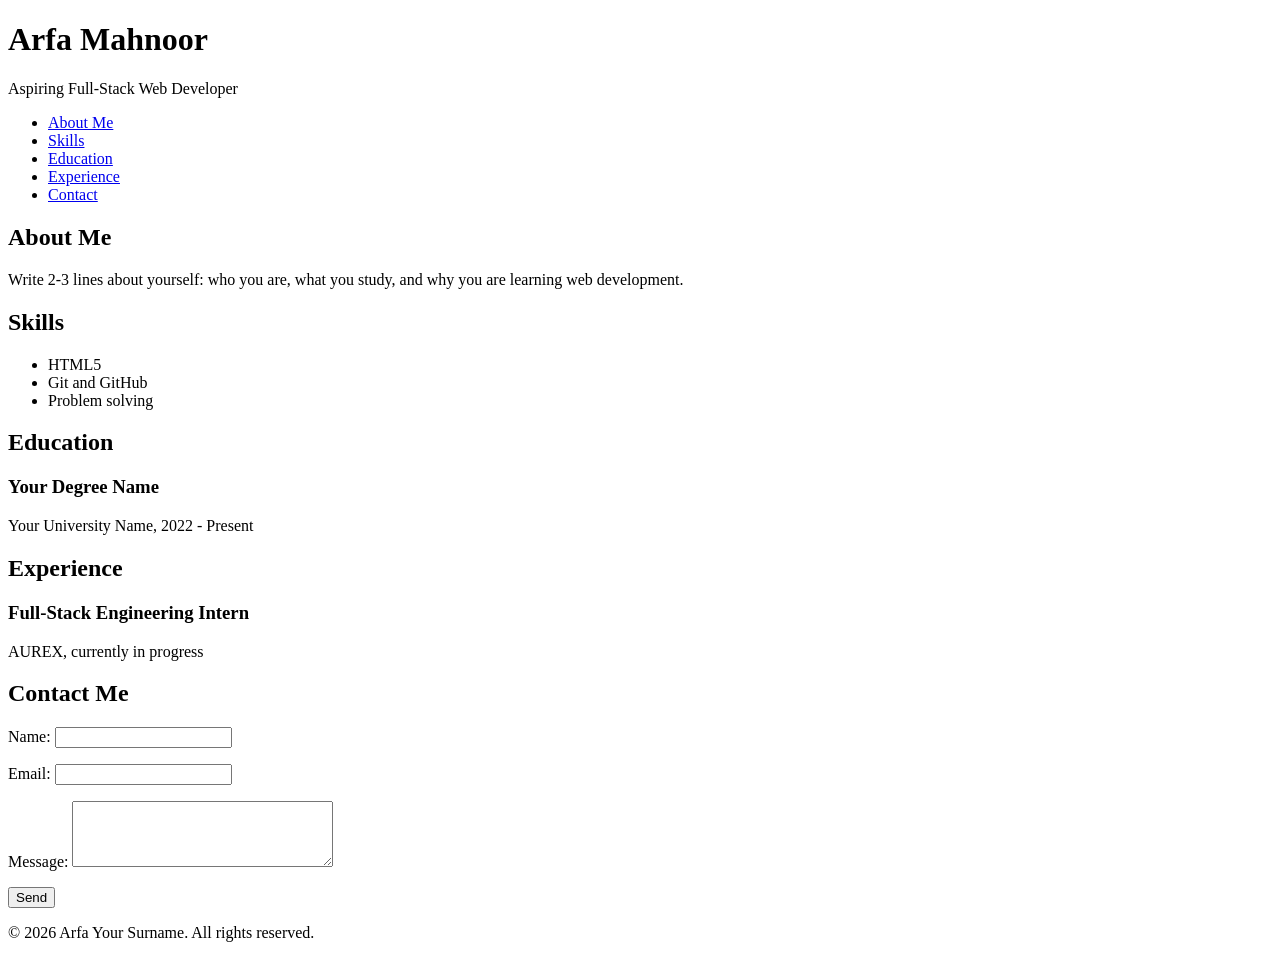
==== index.html @ 3136a7a0 "Add contact form and footer" ====
<!doctype html>
<html lang="en">
  <head>
    <meta charset="UTF-8" />
    <meta name="viewport" content="width=device-width, initial-scale=1.0" />
    <title>Arfa - Personal Profile</title>
  </head>
  <body>
    <header>
      <h1>Arfa Mahnoor</h1>
      <p>Aspiring Full-Stack Web Developer</p>
    </header>

    <nav>
      <ul>
        <li><a href="#about">About Me</a></li>
        <li><a href="#skills">Skills</a></li>
        <li><a href="#education">Education</a></li>
        <li><a href="#experience">Experience</a></li>
        <li><a href="#contact">Contact</a></li>
      </ul>
    </nav>

    <main>
      <section id="about">
        <h2>About Me</h2>
        <p>
          Write 2-3 lines about yourself: who you are, what you study, and why
          you are learning web development.
        </p>
      </section>

      <section id="skills">
        <h2>Skills</h2>
        <ul>
          <li>HTML5</li>
          <li>Git and GitHub</li>
          <li>Problem solving</li>
        </ul>
      </section>

      <section id="education">
        <h2>Education</h2>
        <article>
          <h3>Your Degree Name</h3>
          <p>Your University Name, 2022 - Present</p>
        </article>
      </section>

      <section id="experience">
        <h2>Experience</h2>
        <article>
          <h3>Full-Stack Engineering Intern</h3>
          <p>AUREX, currently in progress</p>
        </article>
      </section>
      <section id="contact">
        <h2>Contact Me</h2>
        <form>
          <p>
            <label for="name">Name:</label>
            <input type="text" id="name" name="name" />
          </p>
          <p>
            <label for="email">Email:</label>
            <input type="email" id="email" name="email" />
          </p>
          <p>
            <label for="message">Message:</label>
            <textarea id="message" name="message" rows="4" cols="30"></textarea>
          </p>
          <button type="submit">Send</button>
        </form>
      </section>
    </main>
    <footer>
      <p>&copy; 2026 Arfa Your Surname. All rights reserved.</p>
    </footer>
  </body>
</html>
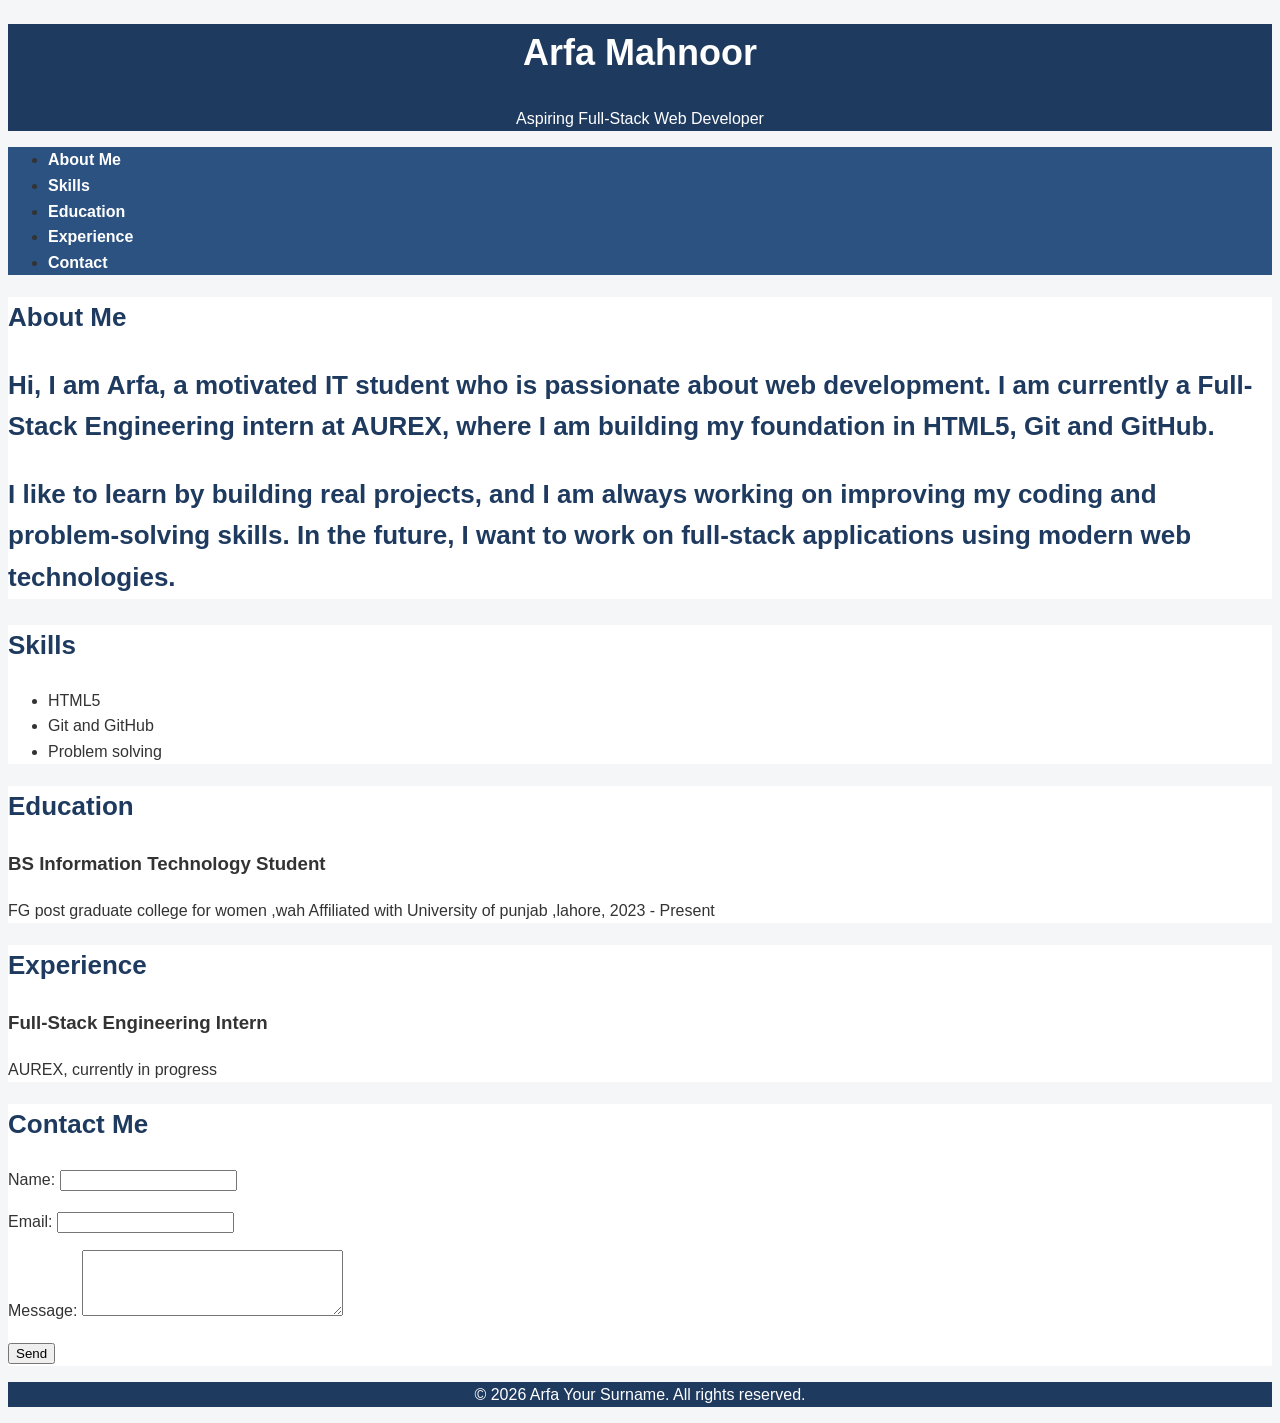
==== commit 800bf758: "Add basic CSS: colors, fonts and text styling" ====
--- a/index.html
+++ b/index.html
@@ -4,6 +4,7 @@
     <meta charset="UTF-8" />
     <meta name="viewport" content="width=device-width, initial-scale=1.0" />
     <title>Arfa - Personal Profile</title>
+    <link rel="stylesheet" href="style.css">
   </head>
   <body>
     <header>
@@ -23,11 +24,9 @@
 
     <main>
       <section id="about">
-        <h2>About Me</h2>
-        <p>
-          Write 2-3 lines about yourself: who you are, what you study, and why
-          you are learning web development.
-        </p>
+        <h2>About Me</h>
+            <p>Hi, I am Arfa, a motivated IT student who is passionate about web development. I am currently a Full-Stack Engineering intern at AUREX, where I am building my foundation in HTML5, Git and GitHub.</p>
+        <p>I like to learn by building real projects, and I am always working on improving my coding and problem-solving skills. In the future, I want to work on full-stack applications using modern web technologies.</p>
       </section>
 
       <section id="skills">
@@ -42,8 +41,8 @@
       <section id="education">
         <h2>Education</h2>
         <article>
-          <h3>Your Degree Name</h3>
-          <p>Your University Name, 2022 - Present</p>
+          <h3>BS Information Technology Student </h3>
+          <p>FG post graduate college for women ,wah Affiliated with University of punjab ,lahore, 2023 - Present</p>
         </article>
       </section>
 
--- a/style.css
+++ b/style.css
@@ -0,0 +1,51 @@
+/* ===== Pura page ===== */
+body {
+    font-family: 'Segoe UI', Arial, sans-serif;
+    background-color: #f4f6f8;
+    color: #333333;
+    line-height: 1.6;
+}
+
+/* ===== Header ===== */
+header {
+    background-color: #1e3a5f;
+    color: white;
+    text-align: center;
+}
+
+/* ===== Navigation ===== */
+nav {
+    background-color: #2c5282;
+}
+
+nav a {
+    color: white;
+    text-decoration: none;
+    font-weight: bold;
+}
+
+nav a:hover {
+    color: #fbd38d;
+}
+
+/* ===== Headings ===== */
+h1 {
+    font-size: 36px;
+}
+
+h2 {
+    color: #1e3a5f;
+    font-size: 26px;
+}
+
+/* ===== Sections ===== */
+section {
+    background-color: white;
+}
+
+/* ===== Footer ===== */
+footer {
+    background-color: #1e3a5f;
+    color: white;
+    text-align: center;
+}
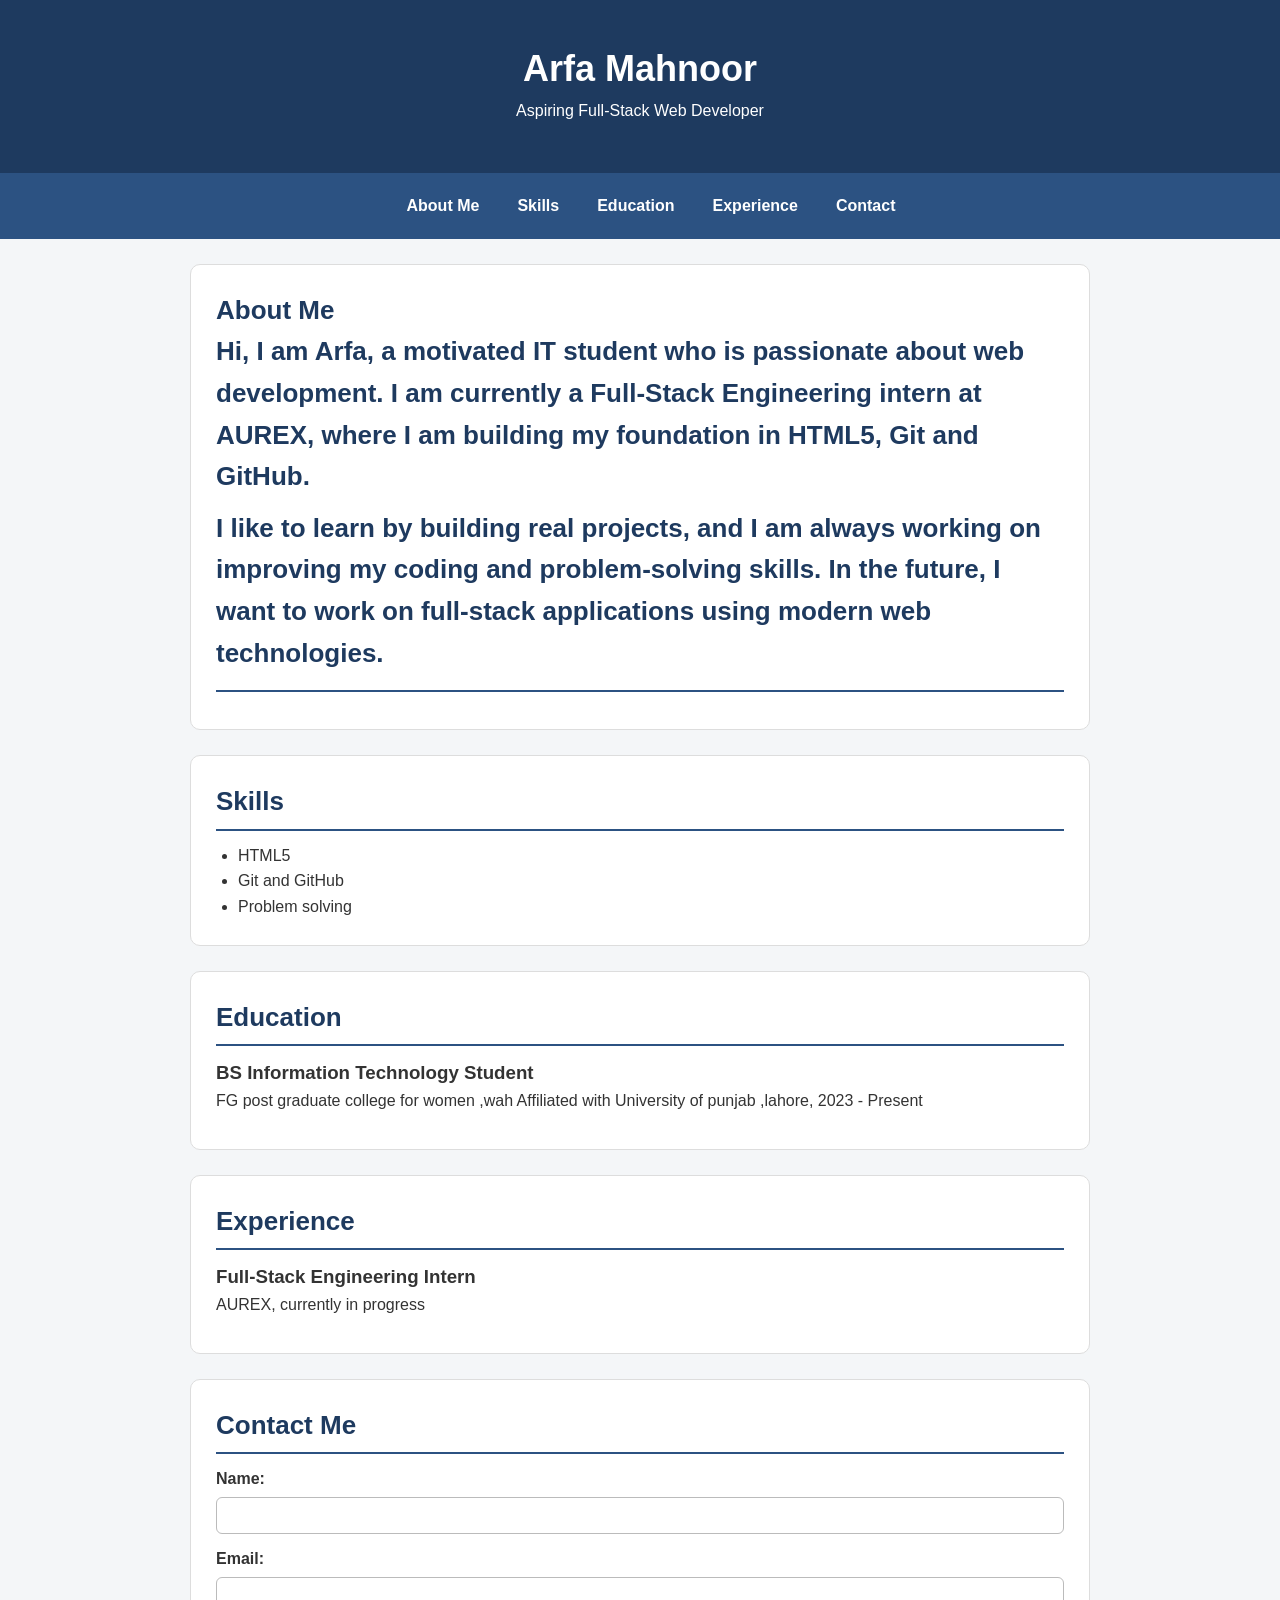
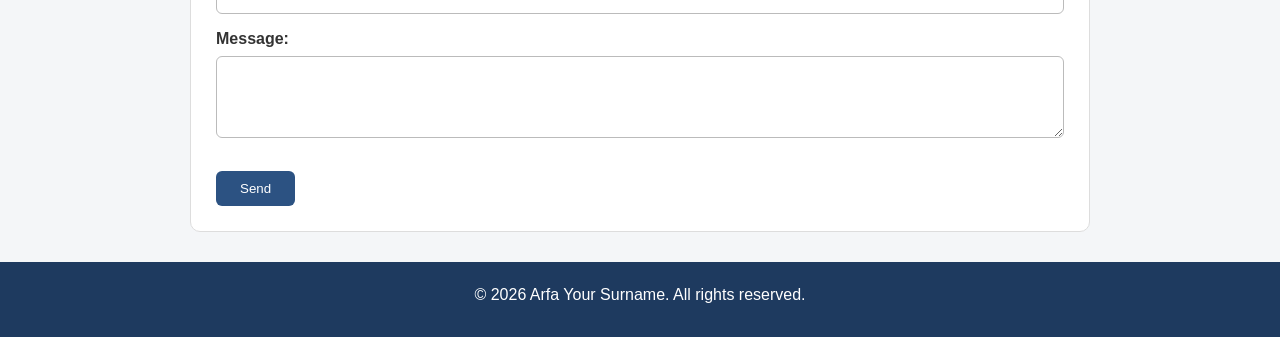
==== commit 6951ca7f: "Add CSS  Grid layout for skills Section" ====
--- a/index.html
+++ b/index.html
@@ -31,7 +31,7 @@
 
       <section id="skills">
         <h2>Skills</h2>
-        <ul>
+        <ul class="skill-list">
           <li>HTML5</li>
           <li>Git and GitHub</li>
           <li>Problem solving</li>
--- a/style.css
+++ b/style.css
@@ -1,4 +1,4 @@
-/* ===== Pura page ===== */
+/* ===== full page ===== */
 body {
     font-family: 'Segoe UI', Arial, sans-serif;
     background-color: #f4f6f8;
@@ -43,9 +43,128 @@
     background-color: white;
 }
 
+/* ===== Step 3: Box Model ===== */
+
+
+* {
+    margin: 0;
+    padding: 0;
+    box-sizing: border-box;
+}
+
+header {
+    padding: 40px 20px;
+}
+
+nav {
+    padding: 12px 20px;
+    text-align: center;
+}
+
+nav a {
+    padding: 8px 14px;
+}
+
+
+section {
+    max-width: 900px;
+    margin: 25px auto;
+    padding: 25px;
+    border: 1px solid #dddddd;
+    border-radius: 10px;
+}
+
+h2 {
+    margin-bottom: 12px;
+    padding-bottom: 6px;
+    border-bottom: 2px solid #2c5282;
+}
+
+p {
+    margin-bottom: 10px;
+}
+
+ul {
+    padding-left: 22px;
+}
+
+/* Contact form */
+label {
+    display: block;
+    margin-top: 12px;
+    font-weight: bold;
+}
+
+input,
+textarea {
+    width: 100%;
+    padding: 10px;
+    margin-top: 5px;
+    border: 1px solid #bbbbbb;
+    border-radius: 6px;
+}
+
+button {
+    margin-top: 15px;
+    padding: 10px 24px;
+    background-color: #2c5282;
+    color: white;
+    border: none;
+    border-radius: 6px;
+    cursor: pointer;
+}
+
+footer {
+    padding: 20px;
+    margin-top: 30px;
+}
+
 /* ===== Footer ===== */
 footer {
     background-color: #1e3a5f;
     color: white;
     text-align: center;
+}
+
+/* ===== Step 4: Flexbox ===== */
+
+nav,
+nav ul {
+    display: flex;
+    justify-content: center;
+    align-items: center;
+    flex-wrap: wrap;
+    gap: 10px;
+}
+
+nav ul {
+    list-style: none;
+}
+
+nav a {
+    display: block;
+    border-radius: 6px;
+}
+
+nav a:hover {
+    background-color: #1e3a5f;
+}
+
+/* ===== Step 5: CSS Grid ===== */
+
+.skills-list {
+    display: grid;
+    grid-template-columns: repeat(3, 1fr);
+    gap: 15px;
+    list-style: none;
+    padding-left: 0;
+}
+
+.skills-list li {
+    background-color: #edf2f7;
+    padding: 14px;
+    text-align: center;
+    font-weight: bold;
+    border: 1px solid #cbd5e0;
+    border-radius: 8px;
 }
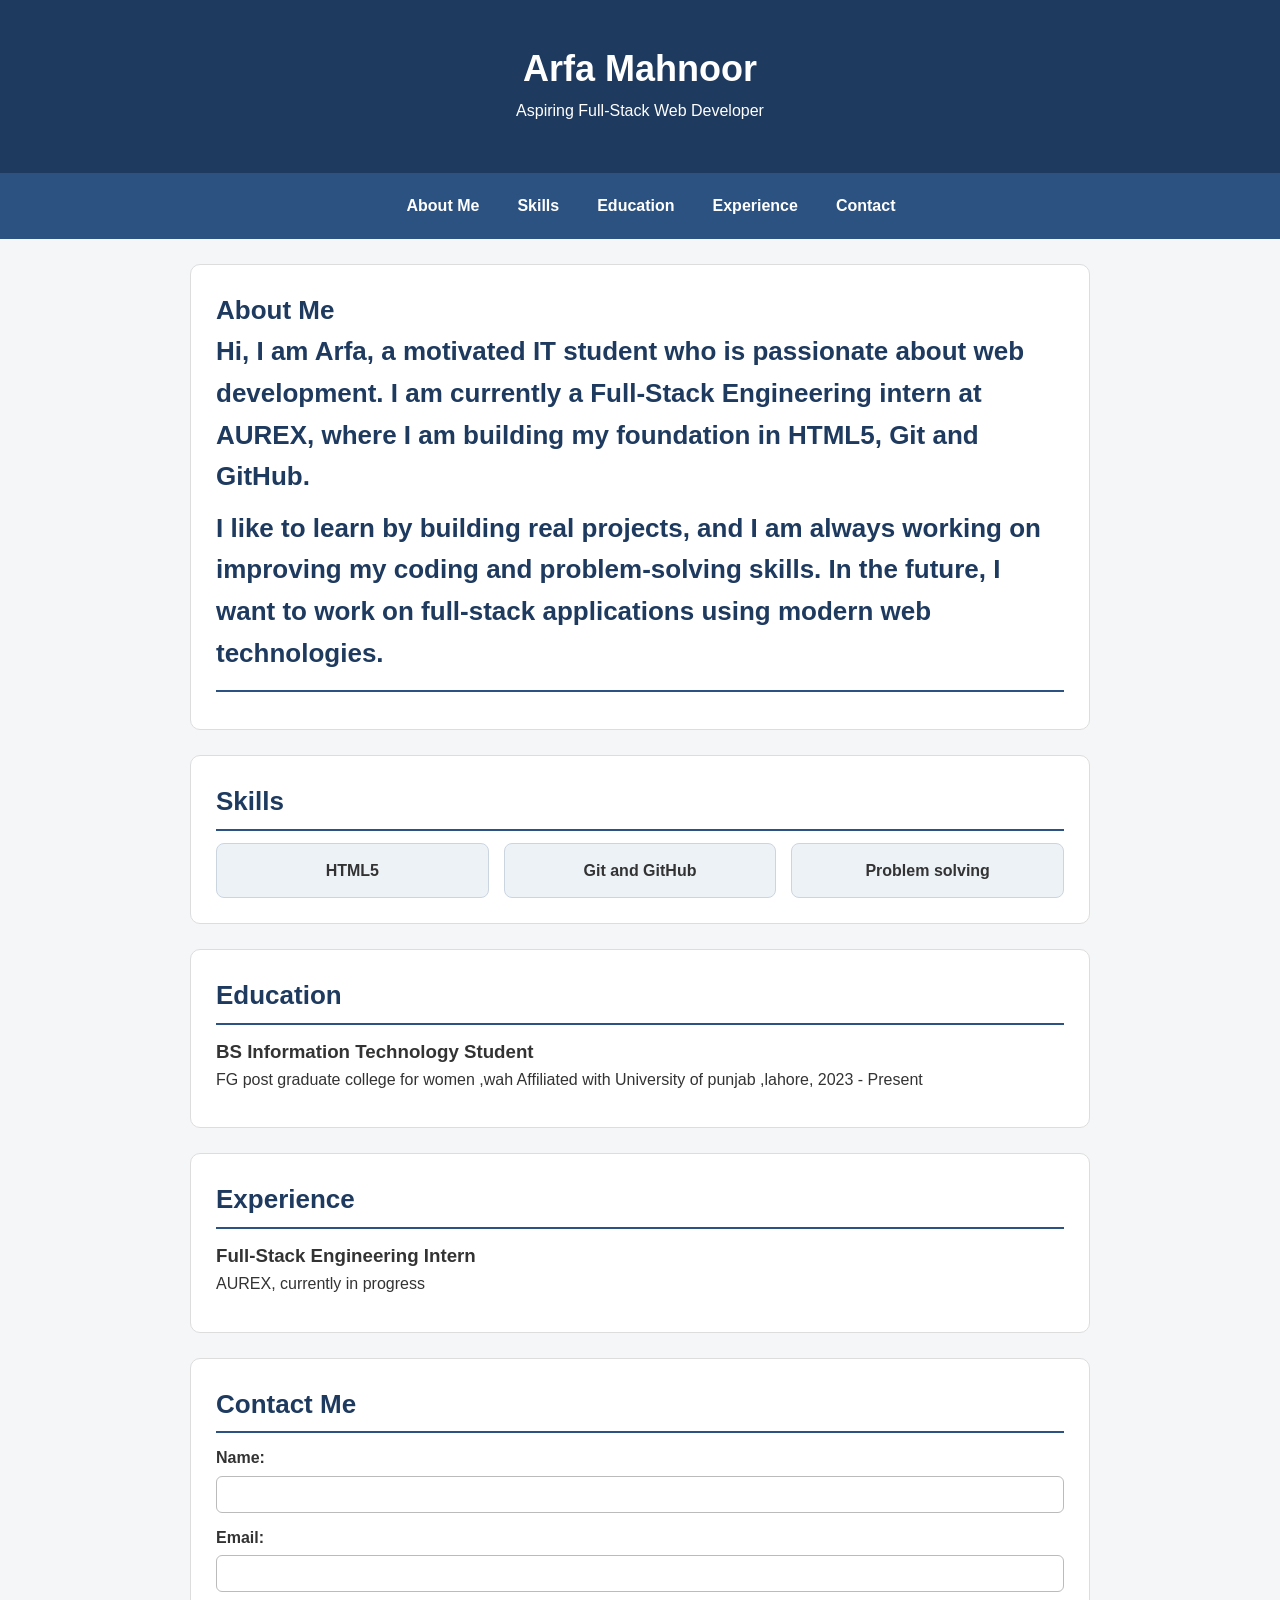
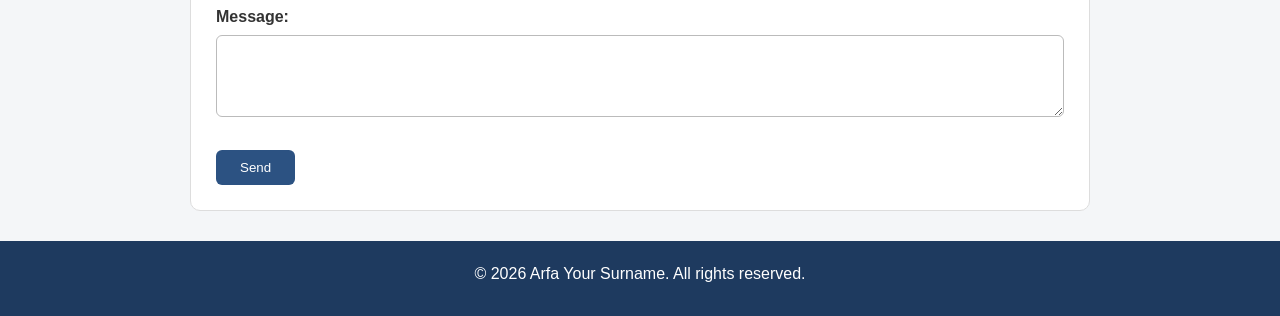
==== commit 7aa258f4: "add responsive design with media queries for tablet and mobile" ====
--- a/index.html
+++ b/index.html
@@ -31,7 +31,7 @@
 
       <section id="skills">
         <h2>Skills</h2>
-        <ul class="skill-list">
+        <ul class="skills-list">
           <li>HTML5</li>
           <li>Git and GitHub</li>
           <li>Problem solving</li>
--- a/style.css
+++ b/style.css
@@ -167,4 +167,65 @@
     font-weight: bold;
     border: 1px solid #cbd5e0;
     border-radius: 8px;
+}
+
+/* ===== Step 6: Responsive Design ===== */
+
+/* Images kabhi screen se bahar na jayein */
+img {
+    max-width: 100%;
+    height: auto;
+}
+
+/* ----- Tablet (768px aur us se chhoti screen) ----- */
+@media (max-width: 768px) {
+    h1 {
+        font-size: 30px;
+    }
+
+    h2 {
+        font-size: 22px;
+    }
+
+    section {
+        margin: 20px 15px;
+        padding: 20px;
+    }
+
+    .skills-list {
+        grid-template-columns: repeat(2, 1fr);
+    }
+}
+
+/* ----- Mobile (480px aur us se chhoti screen) ----- */
+@media (max-width: 480px) {
+    h1 {
+        font-size: 24px;
+    }
+
+    h2 {
+        font-size: 20px;
+    }
+
+    header {
+        padding: 25px 15px;
+    }
+
+    nav a {
+        padding: 6px 10px;
+        font-size: 14px;
+    }
+
+    section {
+        margin: 15px 10px;
+        padding: 15px;
+    }
+
+    .skills-list {
+        grid-template-columns: 1fr;
+    }
+
+    button {
+        width: 100%;
+    }
 }
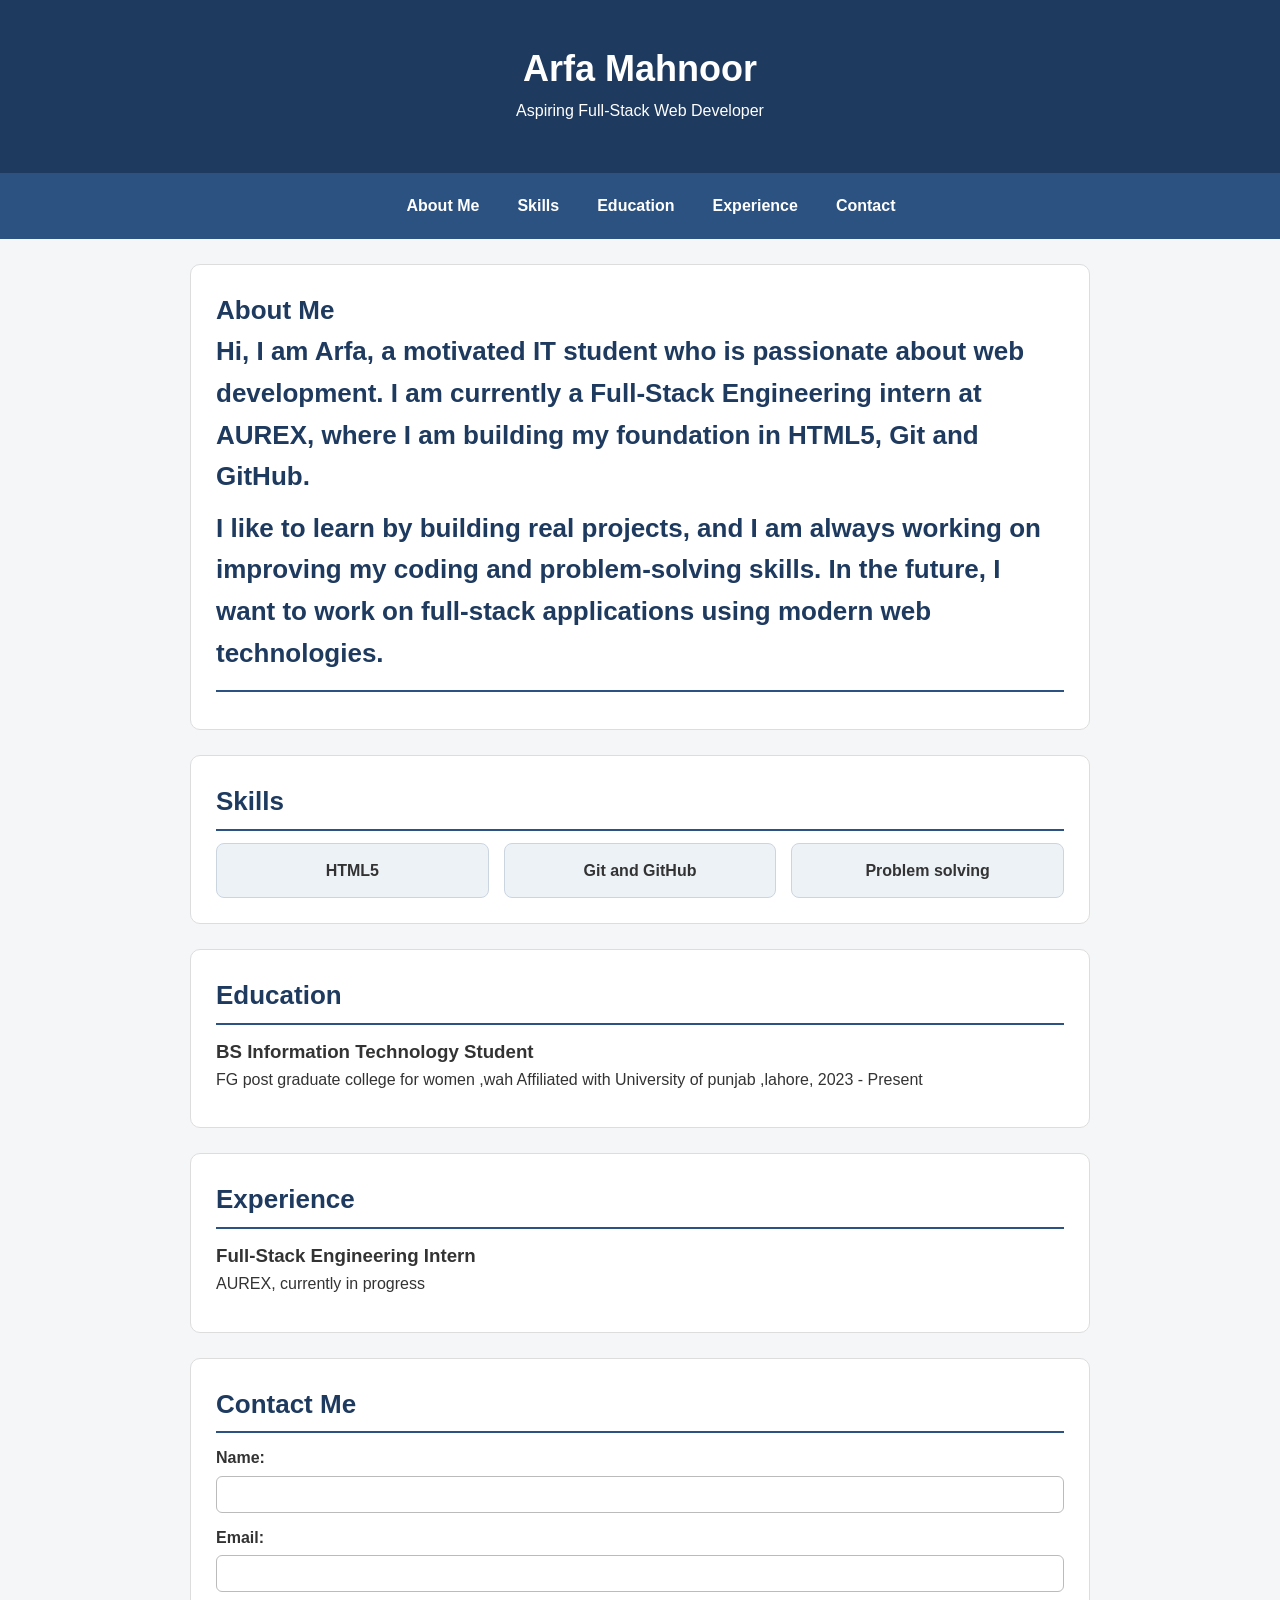
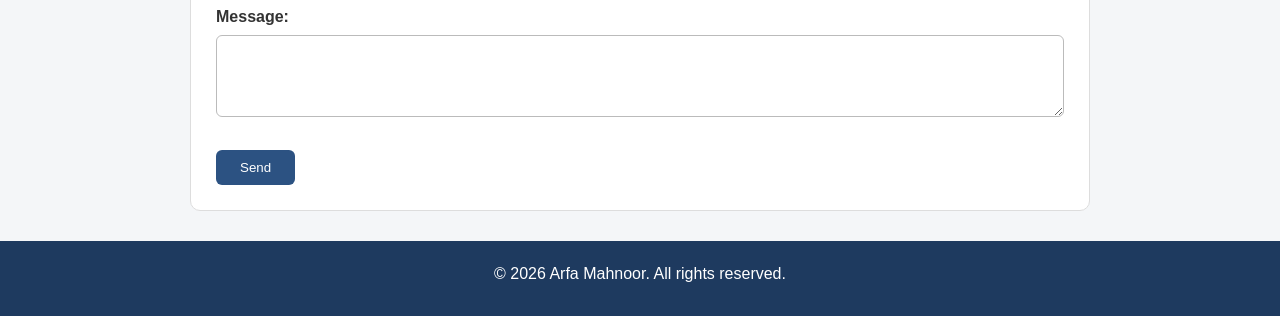
==== commit cf93e689: "Update README for week 2 with live link and screenshots" ====
--- a/index.html
+++ b/index.html
@@ -73,7 +73,7 @@
       </section>
     </main>
     <footer>
-      <p>&copy; 2026 Arfa Your Surname. All rights reserved.</p>
+      <p>&copy; 2026 Arfa Mahnoor. All rights reserved.</p>
     </footer>
   </body>
 </html>
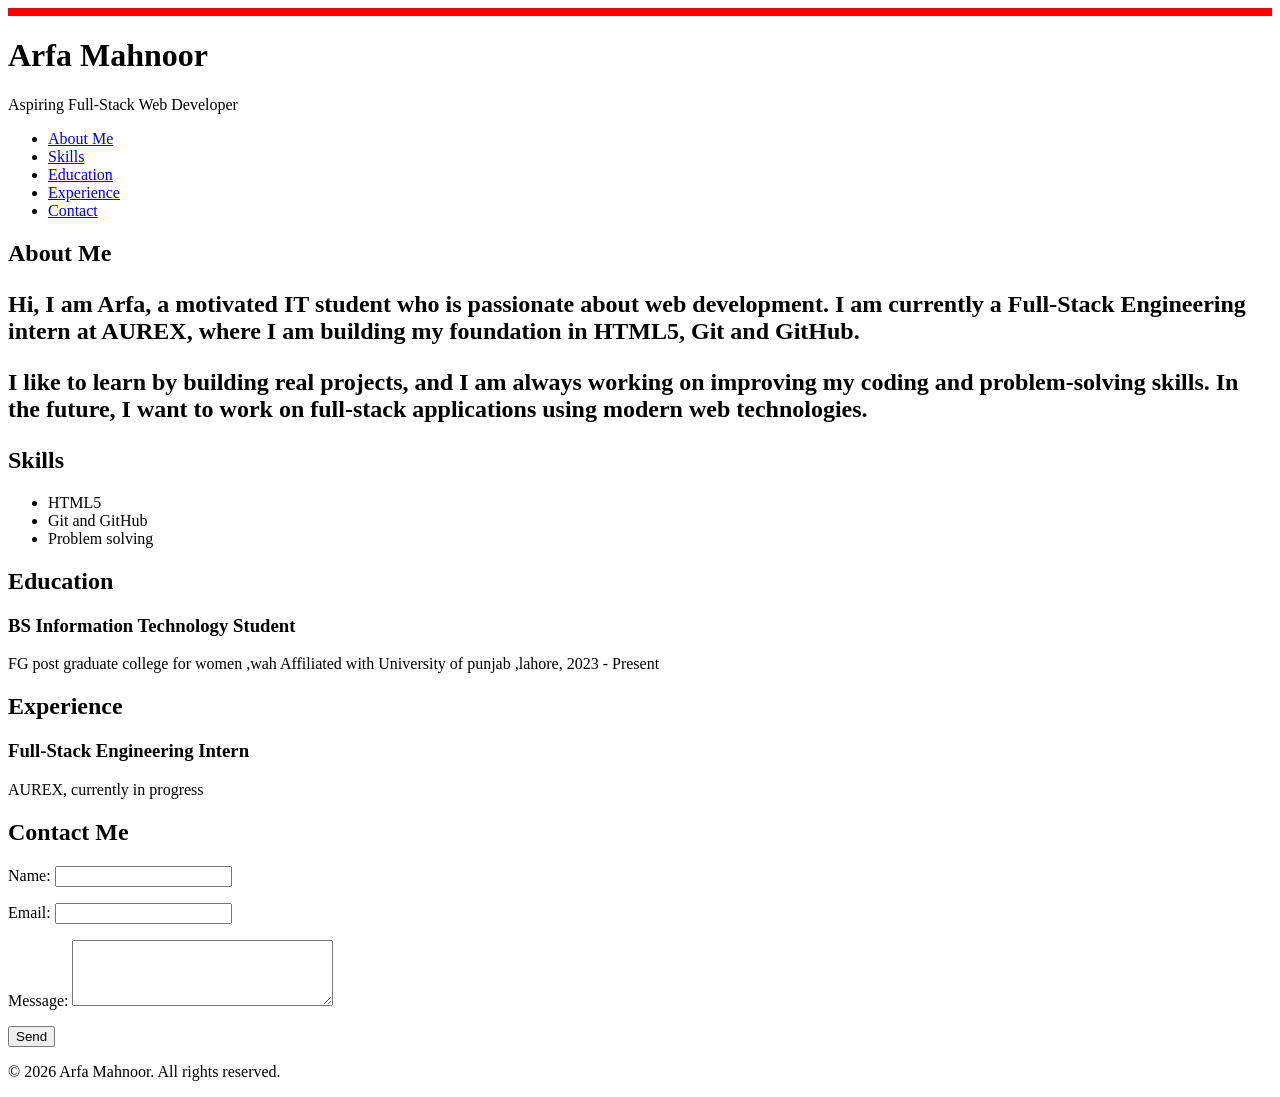
==== commit b0ce6f85: "Restructure CSS into styles folder" ====
--- a/index.html
+++ b/index.html
@@ -4,7 +4,8 @@
     <meta charset="UTF-8" />
     <meta name="viewport" content="width=device-width, initial-scale=1.0" />
     <title>Arfa - Personal Profile</title>
-    <link rel="stylesheet" href="style.css">
+    <link rel="stylesheet" href="style/main.css">
+    <link rel="stylesheet" href="styles/animations.css">
   </head>
   <body>
     <header>
--- a/styles/animations.css
+++ b/styles/animations.css
@@ -0,0 +1,3 @@
+body {
+    border-top: 8px solid red;
+}
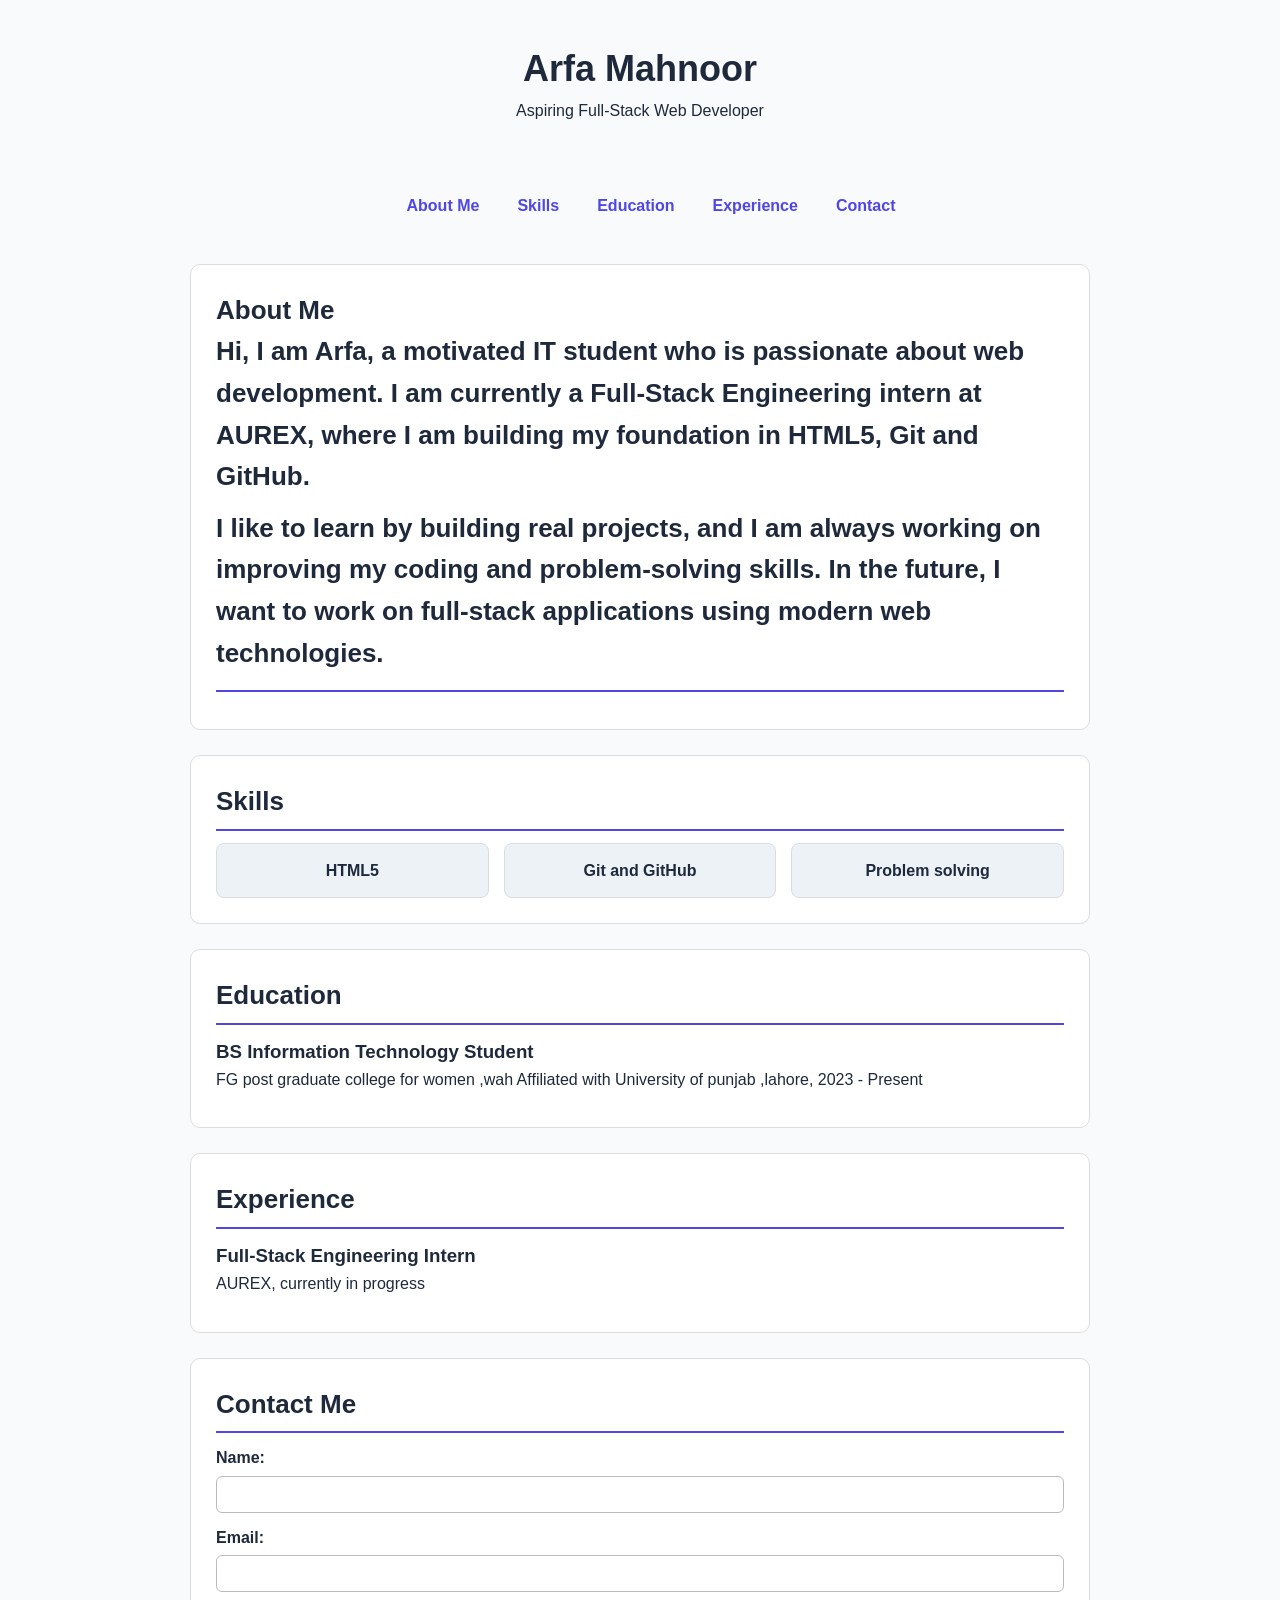
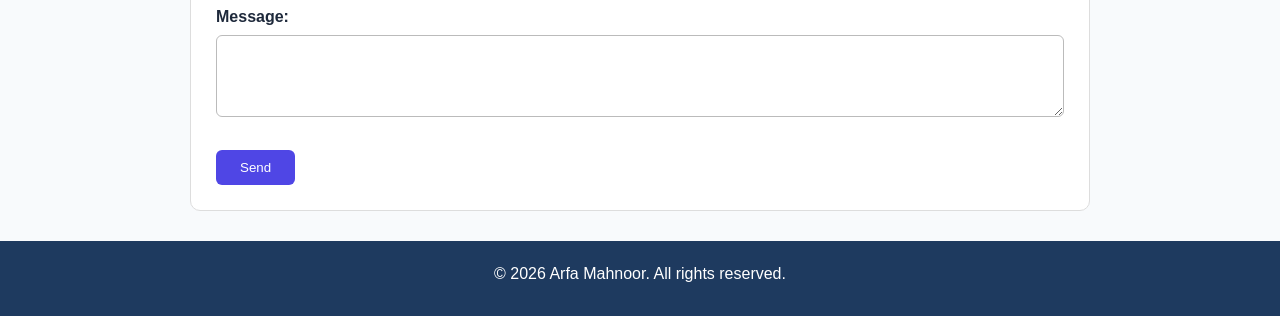
==== commit ae6bdd6f: "Add CSS variables and clean up main .css" ====
--- a/index.html
+++ b/index.html
@@ -4,7 +4,7 @@
     <meta charset="UTF-8" />
     <meta name="viewport" content="width=device-width, initial-scale=1.0" />
     <title>Arfa - Personal Profile</title>
-    <link rel="stylesheet" href="style/main.css">
+    <link rel="stylesheet" href="styles/main.css">
     <link rel="stylesheet" href="styles/animations.css">
   </head>
   <body>
--- a/styles/main.css
+++ b/styles/main.css
@@ -0,0 +1,233 @@
+/* ===== Variables ===== */
+:root {
+    /* Colors */
+    --color-primary: #4f46e5;
+    --color-primary-dark: #3730a3;
+    --color-bg: #f8fafc;
+    --color-surface: #ffffff;
+    --color-text: #1e293b;
+    --color-text-light: #64748b;
+    --color-border: #dddddd;
+    --color-input-border: #bbbbbb;
+    --color-skill-bg: #edf2f7;
+    --color-footer: #1e3a5f;
+
+    /* Spacing */
+    --space-sm: 0.5rem;
+    --space-md: 1rem;
+    --space-lg: 2rem;
+
+    /* Style */
+    --radius: 12px;
+    --shadow: 0 4px 12px rgba(0, 0, 0, 0.1);
+    --transition: 0.3s ease;
+}
+
+/* ===== Reset & Full Page ===== */
+* {
+    margin: 0;
+    padding: 0;
+    box-sizing: border-box;
+}
+
+body {
+    font-family: 'Segoe UI', Arial, sans-serif;
+    background-color: var(--color-bg);
+    color: var(--color-text);
+    line-height: 1.6;
+}
+
+/* ===== Header ===== */
+header {
+    background-color: var(--color-bg);
+    color: var(--color-text);
+    text-align: center;
+    padding: 40px 20px;
+}
+
+/* ===== Navigation ===== */
+nav {
+    background-color: var(--color-bg);
+    padding: 12px 20px;
+    text-align: center;
+}
+
+nav,
+nav ul {
+    display: flex;
+    justify-content: center;
+    align-items: center;
+    flex-wrap: wrap;
+    gap: 10px;
+}
+
+nav ul {
+    list-style: none;
+}
+
+nav a {
+    display: block;
+    color: var(--color-primary);
+    text-decoration: none;
+    font-weight: bold;
+    padding: 8px 14px;
+    border-radius: 6px;
+    transition: background-color var(--transition), color var(--transition);
+}
+
+nav a:hover {
+    background-color: var(--color-primary-dark);
+    color: var(--color-surface);
+}
+
+/* ===== Headings ===== */
+h1 {
+    font-size: 36px;
+}
+
+h2 {
+    color: var(--color-text);
+    font-size: 26px;
+    margin-bottom: 12px;
+    padding-bottom: 6px;
+    border-bottom: 2px solid var(--color-primary);
+}
+
+p {
+    margin-bottom: 10px;
+}
+
+ul {
+    padding-left: 22px;
+}
+
+/* ===== Sections ===== */
+section {
+    background-color: var(--color-surface);
+    max-width: 900px;
+    margin: 25px auto;
+    padding: 25px;
+    border: 1px solid var(--color-border);
+    border-radius: 10px;
+}
+
+/* ===== Contact Form ===== */
+label {
+    display: block;
+    margin-top: 12px;
+    font-weight: bold;
+}
+
+input,
+textarea {
+    width: 100%;
+    padding: 10px;
+    margin-top: 5px;
+    border: 1px solid var(--color-input-border);
+    border-radius: 6px;
+}
+
+button {
+    margin-top: 15px;
+    padding: 10px 24px;
+    background-color: var(--color-primary);
+    color: var(--color-surface);
+    border: none;
+    border-radius: 6px;
+    cursor: pointer;
+    transition: background-color var(--transition), transform var(--transition);
+}
+
+button:hover {
+    background-color: var(--color-primary-dark);
+    transform: scale(1.05);
+}
+
+/* ===== Footer ===== */
+footer {
+    background-color: var(--color-footer);
+    color: var(--color-surface);
+    text-align: center;
+    padding: 20px;
+    margin-top: 30px;
+}
+
+/* ===== CSS Grid: Skills ===== */
+.skills-list {
+    display: grid;
+    grid-template-columns: repeat(3, 1fr);
+    gap: 15px;
+    list-style: none;
+    padding-left: 0;
+}
+
+.skills-list li {
+    background-color: var(--color-skill-bg);
+    color: var(--color-text);
+    padding: 14px;
+    text-align: center;
+    font-weight: bold;
+    border: 1px solid var(--color-border);
+    border-radius: 8px;
+}
+
+/* ===== Responsive Design ===== */
+
+/* Images kabhi screen se bahar na jayein */
+img {
+    max-width: 100%;
+    height: auto;
+}
+
+/* ----- Tablet (768px aur us se chhoti screen) ----- */
+@media (max-width: 768px) {
+    h1 {
+        font-size: 30px;
+    }
+
+    h2 {
+        font-size: 22px;
+    }
+
+    section {
+        margin: 20px 15px;
+        padding: 20px;
+    }
+
+    .skills-list {
+        grid-template-columns: repeat(2, 1fr);
+    }
+}
+
+/* ----- Mobile (480px aur us se chhoti screen) ----- */
+@media (max-width: 480px) {
+    h1 {
+        font-size: 24px;
+    }
+
+    h2 {
+        font-size: 20px;
+    }
+
+    header {
+        padding: 25px 15px;
+    }
+
+    nav a {
+        padding: 6px 10px;
+        font-size: 14px;
+    }
+
+    section {
+        margin: 15px 10px;
+        padding: 15px;
+    }
+
+    .skills-list {
+        grid-template-columns: 1fr;
+    }
+
+    button {
+        width: 100%;
+    }
+}
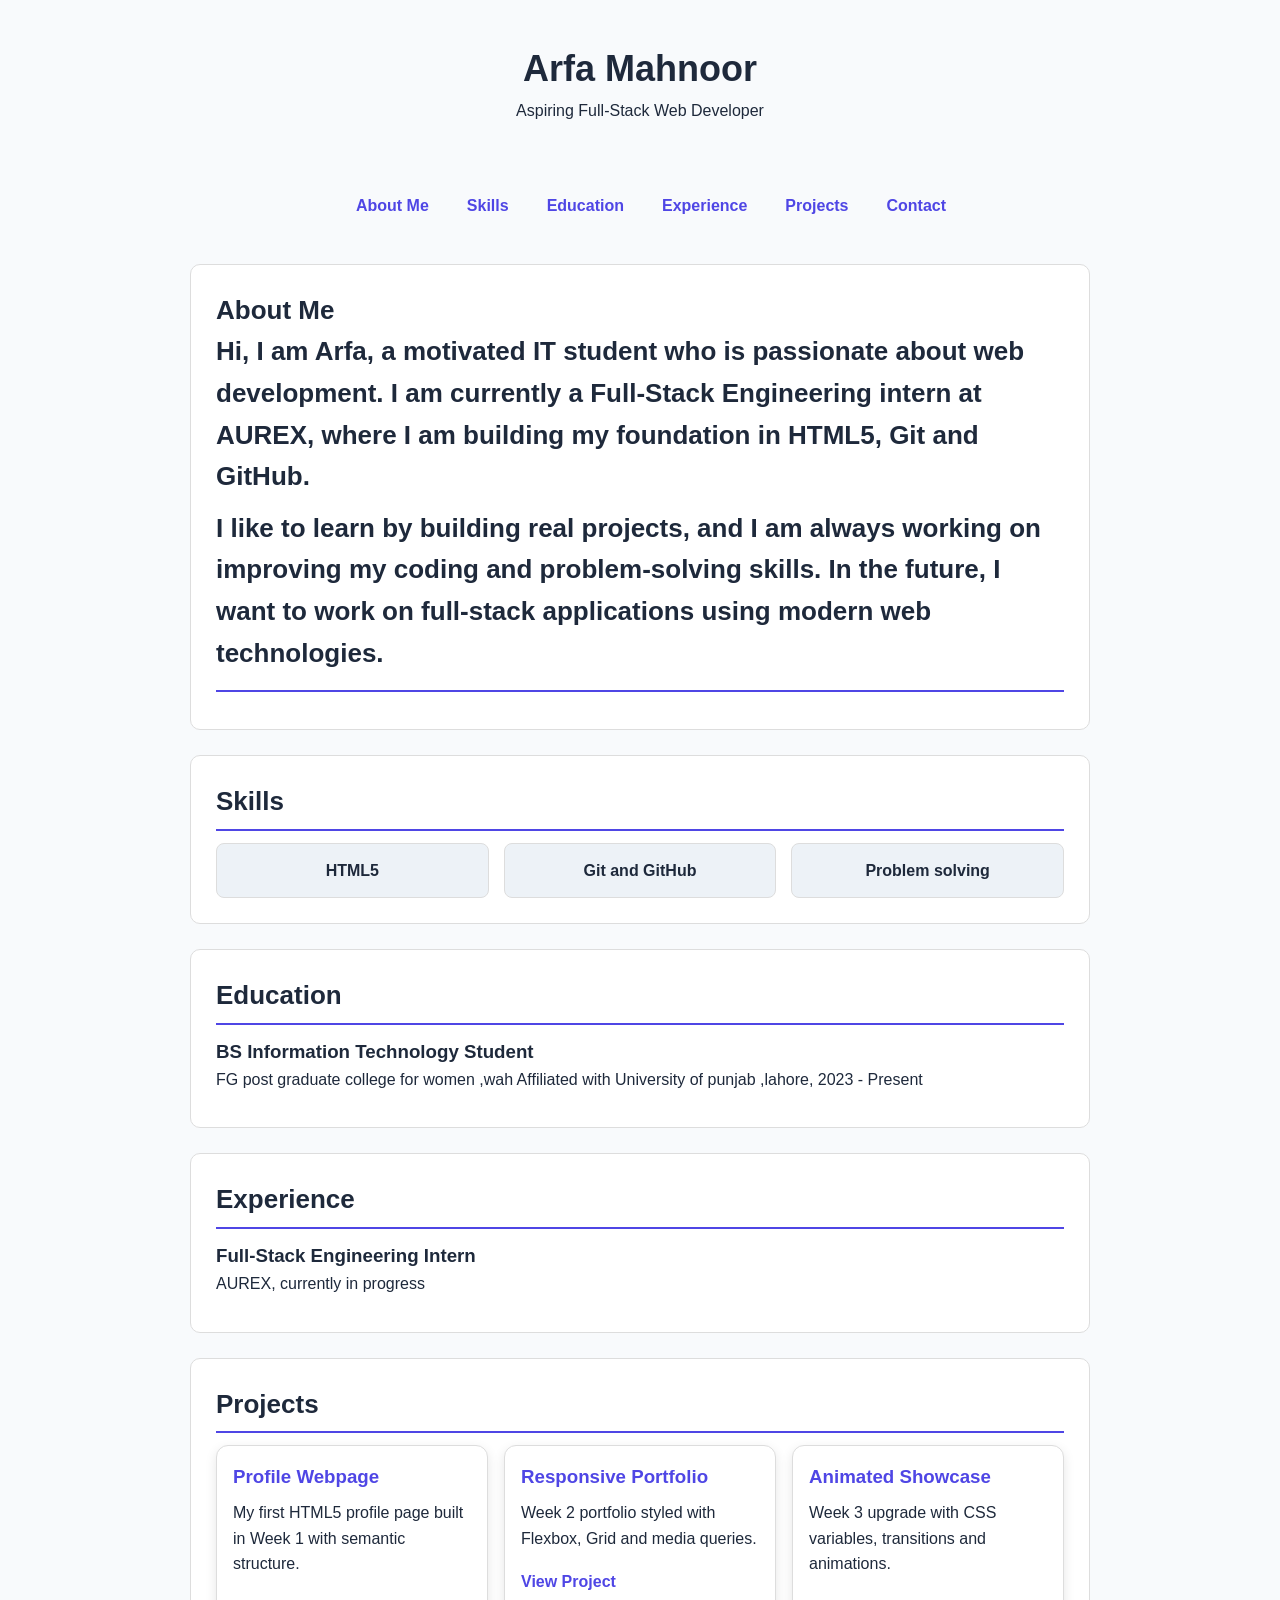
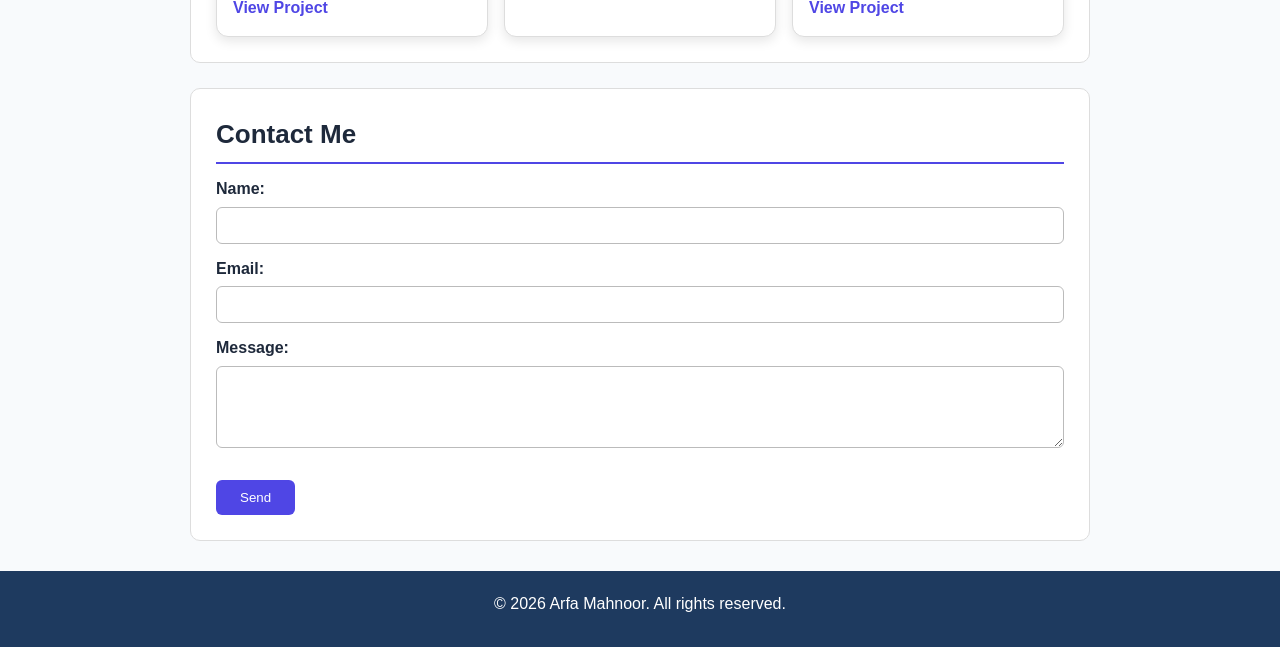
==== commit e57571b6: "Add projects gallery with CSS grid" ====
--- a/index.html
+++ b/index.html
@@ -19,6 +19,7 @@
         <li><a href="#skills">Skills</a></li>
         <li><a href="#education">Education</a></li>
         <li><a href="#experience">Experience</a></li>
+        <li><a href="#projects">Projects</a></li>
         <li><a href="#contact">Contact</a></li>
       </ul>
     </nav>
@@ -54,6 +55,32 @@
           <p>AUREX, currently in progress</p>
         </article>
       </section>
+      <section id="projects">
+  <h2>Projects</h2>
+  <div class="projects-grid">
+
+    <article class="project-card">
+      <h3>Profile Webpage</h3>
+      <p>My first HTML5 profile page built in Week 1 with semantic structure.</p>
+      <a href="#">View Project</a>
+    </article>
+
+    <article class="project-card">
+      <h3>Responsive Portfolio</h3>
+      <p>Week 2 portfolio styled with Flexbox, Grid and media queries.</p>
+      <a href="#">View Project</a>
+    </article>
+
+    <article class="project-card">
+      <h3>Animated Showcase</h3>
+      <p>Week 3 upgrade with CSS variables, transitions and animations.</p>
+      <a href="#">View Project</a>
+    </article>
+
+    
+
+  </div>
+</section>
       <section id="contact">
         <h2>Contact Me</h2>
         <form>
--- a/styles/main.css
+++ b/styles/main.css
@@ -230,4 +230,36 @@
     button {
         width: 100%;
     }
+}
+
+/* ===== Projects Gallery (CSS Grid) ===== */
+.projects-grid {
+    display: grid;
+    grid-template-columns: repeat(auto-fit, minmax(220px, 1fr));
+    gap: var(--space-md);
+}
+
+.project-card {
+    background-color: var(--color-surface);
+    border: 1px solid var(--color-border);
+    border-radius: var(--radius);
+    padding: var(--space-md);
+    box-shadow: var(--shadow);
+}
+
+.project-card h3 {
+    margin-bottom: var(--space-sm);
+    color: var(--color-primary);
+}
+
+.project-card a {
+    display: inline-block;
+    margin-top: var(--space-sm);
+    color: var(--color-primary);
+    font-weight: bold;
+    text-decoration: none;
+}
+
+.project-card a:hover {
+    color: var(--color-primary-dark);
 }
